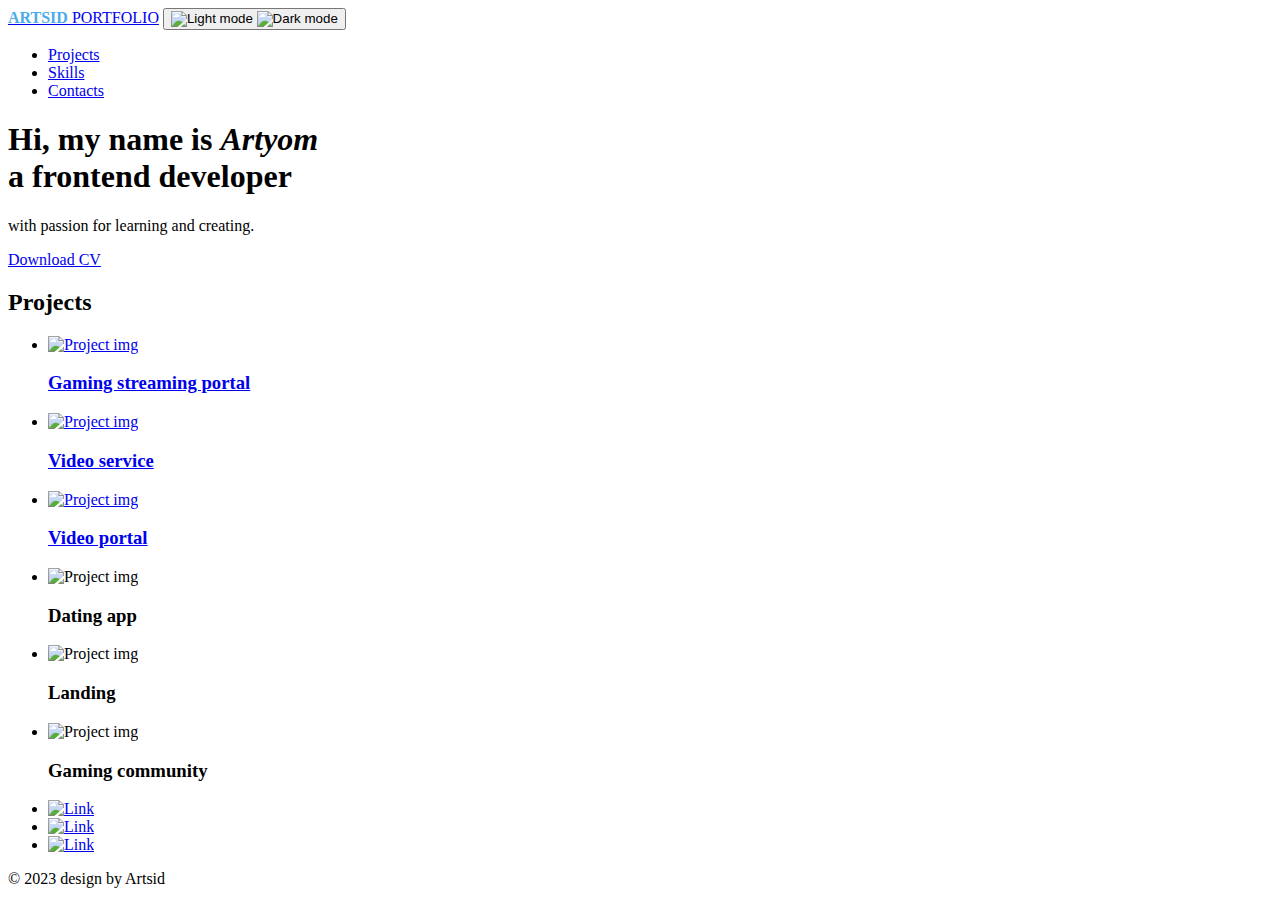
==== index.html @ ffede845 "Add files via upload" ====
<!DOCTYPE html>
<html lang="en">
<head>
    <meta charset="UTF-8">
    <meta http-equiv="X-UA-Compatible" content="IE=edge">
    <meta name="viewport" content="width=device-width, initial-scale=1.0">
    <title>Artsid portfolio</title>
    <link rel="stylesheet" href="./css/main.css">
</head>
<body>
<nav class="nav">
    <div class="container">
        <div class="nav-row">
            <a href="./index.html" class="logo"><strong style="color: #4dabe9";>ARTSID</strong> PORTFOLIO</a>

            <button class="dark-mode-btn">
                <img src="./img/icons/sun.svg" alt="Light mode" class="dark-mode-btn__icon">
                <img src="./img/icons/moon.svg" alt="Dark mode" class="dark-mode-btn__icon">
            </button>

            <ul class="nav-list">
                <li class="nav-list__item"><a href="./index.html" class="nav-list__link nav-list__link--active">Projects</a></li>
                <li class="nav-list__item"><a href="./skills.html" class="nav-list__link">Skills</a></li>
                <li class="nav-list__item"><a href="./contacts.html" class="nav-list__link">Contacts</a></li>
            </ul>
        </div>
    </div>
</nav>

<header class="header">
    <div class="header__wrapper">
        <h1 class="header__title">
            <strong>Hi, my name is <em>Artyom</em></strong><br>
            a frontend developer
        </h1>
        <div class="header__text">
            <p>with passion for learning and creating.</p>
        </div>
        <a href="#!" class="btn">Download CV</a>
    </div>
</header>

<main class="section">
    <div class="container">
        <h2 class="title-1">Projects</h2>
        <ul class="projects">
            <li class="project">
                <a href="./project-page.html">
                    <img src="./img/projects/01.jpg" alt="Project img" class="project__img">
                    <h3 class="project__title">Gaming streaming portal</h3>
                </a>
            </li>
            <li class="project">
                <a href="./project-page.html">
                    <img src="./img/projects/02.jpg" alt="Project img" class="project__img">
                    <h3 class="project__title">Video service</h3>
                </a>
            </li>
            <li class="project">
                <a href="./project-page.html">
                    <img src="./img/projects/03.jpg" alt="Project img" class="project__img">
                    <h3 class="project__title">Video portal</h3>
                </a>
            </li>

            <li class="project">
                <img src="./img/projects/04.jpg" alt="Project img" class="project__img">
                <h3 class="project__title">Dating app</h3>
            </li>
            <li class="project">
                <img src="./img/projects/05.jpg" alt="Project img" class="project__img">
                <h3 class="project__title">Landing</h3>
            </li>
            <li class="project">
                <img src="./img/projects/06.jpg" alt="Project img" class="project__img">
                <h3 class="project__title">Gaming community</h3>
            </li>

        </ul>
    </div>
</main>

<footer class="footer">
    <div class="container">
        <div class="footer__wrapper">
            <ul class="social">
                <li class="social__item"><a href="#!"><img src="./img/icons/vk.svg" alt="Link"></a></li>
                <li class="social__item"><a href="#!"><img src="./img/icons/instagram.svg" alt="Link"></a></li>
                <li class="social__item"><a href="#!"><img src="./img/icons/gitHub.svg" alt="Link"></a></li>
            </ul>
            <div class="copyright">
                <p>© 2023 design by Artsid</p>
            </div>
        </div>
    </div>
</footer>

<script src="./js/main.js"></script>

</body>
</html>
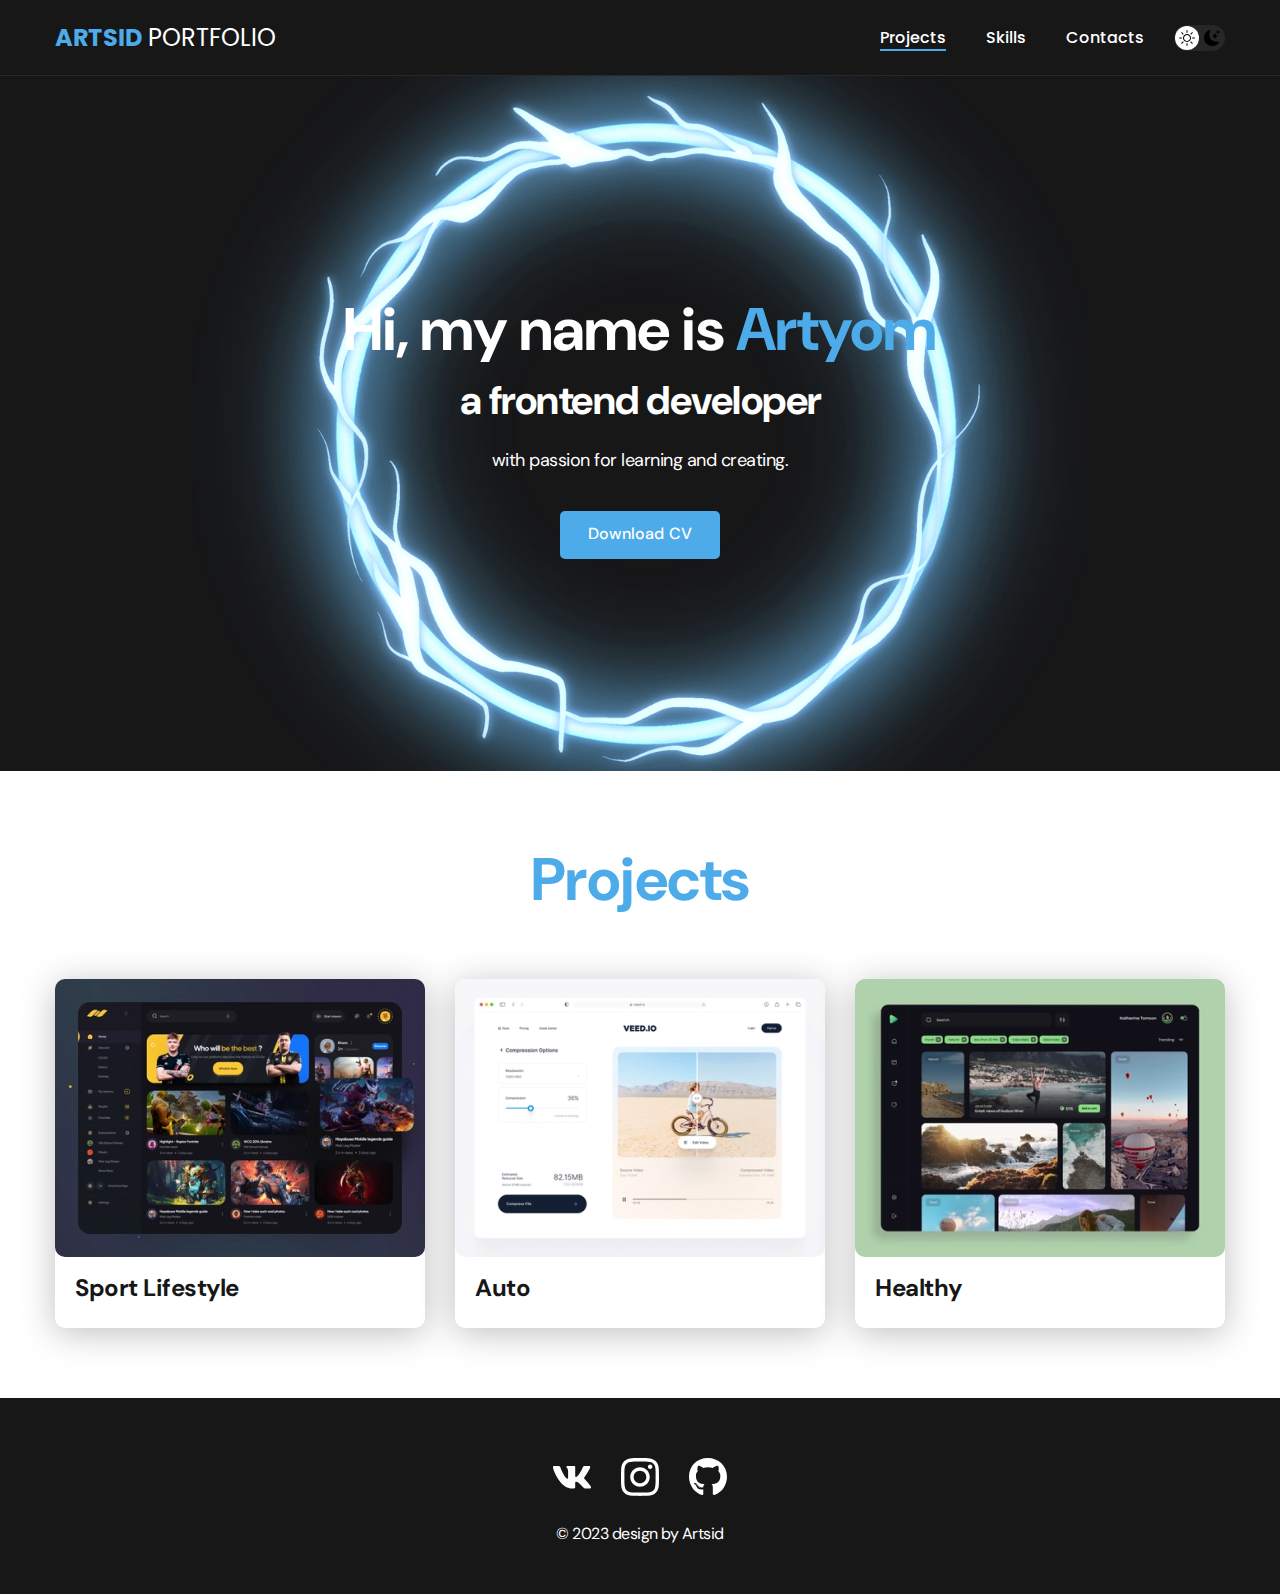
==== commit 9f424014: "Update index.html" ====
--- a/index.html
+++ b/index.html
@@ -45,25 +45,25 @@
         <h2 class="title-1">Projects</h2>
         <ul class="projects">
             <li class="project">
-                <a href="./project-page.html">
+                <a href="./project-page1.html">
                     <img src="./img/projects/01.jpg" alt="Project img" class="project__img">
-                    <h3 class="project__title">Gaming streaming portal</h3>
+                    <h3 class="project__title">Sport Lifestyle</h3>
                 </a>
             </li>
             <li class="project">
-                <a href="./project-page.html">
+                <a href="./project-page2.html">
                     <img src="./img/projects/02.jpg" alt="Project img" class="project__img">
-                    <h3 class="project__title">Video service</h3>
+                    <h3 class="project__title">Auto</h3>
                 </a>
             </li>
             <li class="project">
-                <a href="./project-page.html">
+                <a href="./project-page3.html">
                     <img src="./img/projects/03.jpg" alt="Project img" class="project__img">
-                    <h3 class="project__title">Video portal</h3>
+                    <h3 class="project__title">Healthy</h3>
                 </a>
             </li>
 
-            <li class="project">
+            <!--<li class="project">
                 <img src="./img/projects/04.jpg" alt="Project img" class="project__img">
                 <h3 class="project__title">Dating app</h3>
             </li>
@@ -74,7 +74,7 @@
             <li class="project">
                 <img src="./img/projects/06.jpg" alt="Project img" class="project__img">
                 <h3 class="project__title">Gaming community</h3>
-            </li>
+            </li>-->
 
         </ul>
     </div>
@@ -84,9 +84,9 @@
     <div class="container">
         <div class="footer__wrapper">
             <ul class="social">
-                <li class="social__item"><a href="#!"><img src="./img/icons/vk.svg" alt="Link"></a></li>
-                <li class="social__item"><a href="#!"><img src="./img/icons/instagram.svg" alt="Link"></a></li>
-                <li class="social__item"><a href="#!"><img src="./img/icons/gitHub.svg" alt="Link"></a></li>
+                <li class="social__item"><a href="https://vk.com/artsid69"><img src="./img/icons/vk.svg" alt="Link"></a></li>
+                <li class="social__item"><a href="https://instagram.com/artsid.milkywrld?igshid=YmMyMTA2M2Y="><img src="./img/icons/instagram.svg" alt="Link"></a></li>
+                <li class="social__item"><a href="https://github.com/milkyWRLD"><img src="./img/icons/gitHub.svg" alt="Link"></a></li>
             </ul>
             <div class="copyright">
                 <p>© 2023 design by Artsid</p>
@@ -98,4 +98,4 @@
 <script src="./js/main.js"></script>
 
 </body>
-</html>+</html>
--- a/css/main.css
+++ b/css/main.css
@@ -0,0 +1,510 @@
+@import "./reset.css";
+@import url('https://fonts.googleapis.com/css2?family=DM+Sans:wght@400;500;700&family=Poppins:wght@400;500;700&display=swap');
+
+/*
+font-family: 'DM Sans', sans-serif;
+font-family: 'Poppins', sans-serif;
+*/
+
+/* * {
+    border: 1px solid red;
+} */
+
+:root {
+    --blackpure: #000;
+    --black: #171718;
+    --black-border: #26292D;
+    --white: #fff;
+    --purple: #4dabe9;
+
+    --text-color: var(--black);
+
+    --dark-bg: var(--black);
+    --dark-border: var(--black-border);
+    --header-text: var(--white);
+    --accent: var(--purple);
+
+    /* Light mode */
+    --page-bg: var(--white);
+    --text-color: var(--black);
+
+    --title-1: var(--accent);
+
+    --project-card-bg: var(--white);
+    --project-card-text: var(--black);
+    --box-shadow: 0px 5px 35px rgba(0, 0, 0, 0.25);
+}
+
+.dark {
+     /* Dark mode */
+    --page-bg: #252526;
+    --text-color: var(--white);
+
+    --title-1: var(--white);
+
+    --project-card-bg: var(--black);
+    --project-card-text: var(--white);
+    --box-shadow: 0px 5px 35px rgba(0, 0, 0, 0.8);
+}
+
+html, body {
+    display: flex;
+    flex-direction: column;
+    min-height: 100vh;
+
+    font-family: 'DM Sans', sans-serif;
+    letter-spacing: -0.5px;
+
+    /* Light mode */
+    background-color: var(--page-bg);
+    color: var(--text-color);
+}
+
+/* General */
+
+.container {
+    margin: 0 auto;
+    padding: 0 15px;
+    max-width: 1200px;
+}
+
+.none {
+    display: none !important;
+}
+
+.section {
+    padding: 70px 0;
+}
+
+.title-1 {
+    margin-bottom: 60px;
+
+    font-size: 60px;
+    font-weight: 700;
+    line-height: 1.3;
+    color: var(--title-1);
+    text-align: center;
+}
+
+.title-2 {
+    margin-bottom: 20px;
+
+    font-size: 40px;
+    font-weight: 700;
+    line-height: 1.3;
+}
+
+/* Nav */
+
+.nav {
+    padding: 20px 0;
+    border-bottom: 1px solid var(--dark-border);
+    background-color: var(--dark-bg);
+    color: var(--header-text);
+    letter-spacing: normal;
+}
+
+.nav-row {
+    display: flex;
+    justify-content: flex-end;
+    align-items: center;
+    column-gap: 30px;
+    row-gap: 20px;
+    flex-wrap: wrap;
+}
+
+.logo {
+    margin-right: auto;
+    color: var(--header-text);
+    font-size: 24px;
+    font-family: 'Poppins', sans-serif;
+}
+
+.logo strong {
+    font-weight: 700;
+}
+
+.nav-list {
+    display: flex;
+    flex-wrap: wrap;
+    row-gap: 10px;
+    align-items: center;
+    column-gap: 40px;
+    font-size: 16px;
+    font-weight: 500;
+    font-family: 'Poppins', sans-serif;
+}
+
+.nav-list__link {
+    color: var(--header-text);
+    transition: opacity 0.2s ease-in;
+}
+
+.nav-list__link:hover {
+    opacity: 0.8;
+}
+
+.nav-list__link--active {
+    position: relative;
+}
+
+.nav-list__link--active::before {
+    content: "";
+
+    position: absolute;
+    left: 0;
+    top: 100%;
+
+    display: block;
+    height: 2px;
+    width: 100%;
+    background-color: var(--accent);
+}
+
+/* Dark mode btn */
+
+.dark-mode-btn {
+    order: 9;
+
+    position: relative;
+    display: flex;
+    justify-content: space-between;
+
+    width: 51px;
+    height: 26px;
+    padding: 5px;
+
+    border-radius: 50px;
+    background-color: #272727;
+}
+
+.dark-mode-btn::before {
+    content: "";
+
+    position: absolute;
+    top: 1px;
+    left: 1px;
+
+    display: block;
+    width: 24px;
+    height: 24px;
+
+    border-radius: 50%;
+    background-color: var(--white);
+
+    transition: left 0.2s ease-in;
+}
+
+.dark-mode-btn--active::before {
+    left: 26px;
+}
+
+.dark-mode-btn__icon {
+    position: relative;
+    z-index: 9;
+}
+
+/* Header */
+
+.header {
+    padding: 40px 0;
+    min-height: 695px;
+
+    display: flex;
+    justify-content: center;
+    align-items: center;
+
+    background-color: var(--dark-bg);
+    background-image: url('./../img/header-bg.png');
+    background-repeat: no-repeat;
+    background-size: 900px;
+    background-position: center center;
+
+    color: var(--header-text);
+    text-align: center;
+}
+
+.header__wrapper {
+    padding: 0 15px;
+    max-width: 660px;
+}
+
+.header__title {
+    margin-bottom: 20px;
+    font-size: 40px;
+    font-weight: 700;
+    line-height: 1.4;
+}
+
+.header__title strong {
+    font-size: 60px;
+    font-weight: 700;
+}
+
+.header__title em {
+    font-style: normal;
+    color: var(--accent);
+}
+
+.header__text {
+    margin-bottom: 40px;
+    font-size: 18px;
+    line-height: 1.333;
+}
+
+.header__text p + p{
+    margin-top: 0.5em;
+}
+
+/* Btn */
+
+.btn {
+    display: inline-block;
+    height: 48px;
+    padding: 12px 28px;
+
+    border-radius: 5px;
+    background-color: var(--accent);
+    color: var(--white);
+    letter-spacing: 0.15px;
+    font-size: 16px;
+    font-weight: 500;
+
+    transition: opacity 0.2s ease-in;
+}
+
+.btn:hover {
+    opacity: 0.8;
+}
+
+.btn:active {
+    position: relative;
+    top: 1px;
+}
+
+/* Btn outline */
+
+.btn-outline {
+    display: flex;
+    column-gap: 10px;
+    align-items: center;
+
+    height: 48px;
+    padding: 12px 20px;
+
+    border-radius: 5px;
+    border: 1px solid var(--blackpure);
+    background-color: var(--white);
+    color: var(--blackpure);
+
+    transition: opacity 0.2s ease-in;
+}
+
+.btn-outline:hover {
+    opacity: 0.8;
+}
+
+.btn-outline:active {
+    position: relative;
+    top: 1px;
+}
+
+/* Projects  */
+
+.projects {
+    display: flex;
+    justify-content: center;
+    flex-wrap: wrap;
+    column-gap: 30px;
+    row-gap: 30px;
+}
+
+.project {
+    max-width: 370px;
+    background-color: var(--project-card-bg);
+    box-shadow: var(--box-shadow);
+    border-radius: 10px;
+}
+
+.project__img {
+    border-radius: 10px;
+}
+
+.project__title {
+    padding: 15px 20px 25px;
+    font-weight: 700;
+    font-size: 24px;
+    line-height: 1.3;
+    color: var(--project-card-text);
+}
+
+/* Project details */
+
+.project-details {
+    margin: 0 auto;
+    max-width: 865px;
+
+    display: flex;
+    flex-direction: column;
+    align-items: center;
+
+    text-align: center;
+}
+
+.project-details__cover {
+    max-width: 100%;
+    margin-bottom: 40px;
+
+    box-shadow: 0px 5px 35px rgba(0, 0, 0, 0.25);
+    border-radius: 10px;
+}
+
+.project-details__desc {
+    margin-bottom: 30px;
+
+    font-weight: 700;
+    font-size: 24px;
+    line-height: 1.3;
+}
+
+/* Content list */
+
+.content-list {
+    margin: 0 auto;
+    max-width: 570px;
+    display: flex;
+    flex-direction: column;
+    align-items: center;
+    row-gap: 40px;
+    text-align: center;
+}
+
+.content-list a {
+    color: var(--accent);
+}
+
+.content-list__item {
+    font-size: 18px;
+    line-height: 1.5;
+}
+
+.content-list__item p + p {
+    margin-top: 0.5em;
+}
+
+/* Footer */
+
+.footer {
+    margin-top: auto;
+    padding: 60px 0 50px;
+    background-color: var(--dark-bg);
+    color: var(--header-text);
+}
+
+.footer__wrapper {
+    display: flex;
+    flex-direction: column;
+    align-items: center;
+    row-gap: 27px;
+}
+
+.social {
+    display: flex;
+    column-gap: 30px;
+    align-items: center;
+}
+
+.copyright {
+    font-size: 16px;
+}
+
+.copyright p + p {
+    margin-top: 0.5em;
+}
+
+@media (max-width: 620px) {
+
+    /* Header  */
+
+    .header {
+        min-height: unset;
+    }
+
+    .header__title {
+        font-size: 30px;
+    }
+
+    .header__title strong {
+        font-size: 40px;
+    }
+
+    /* Nav */
+
+    .nav-row {
+        justify-content: space-between;
+    }
+
+    .dark-mode-btn {
+        order: 0;
+    }
+
+    /* General */
+
+    .section {
+        padding: 40px 0;
+    }
+
+    .title-1 {
+        margin-bottom: 30px;
+        font-size: 40px;
+    }
+
+    .title-2 {
+        margin-bottom: 10px;
+        font-size: 30px;
+    }
+
+    /* Projects */
+
+    .project__title {
+        font-size: 22px;
+    }
+
+    /* Project page */
+
+    .project-details__desc {
+        margin-bottom: 20px;
+        font-size: 22px;
+    }
+
+    /* Content List */
+
+    .content-list {
+        row-gap: 20px;
+    }
+
+    .content-list__item {
+        font-size: 16px;
+    }
+
+    /* Footer */
+
+    .footer {
+        padding: 40px 0 30px;
+    }
+
+    .footer__wrapper {
+        row-gap: 20px;
+    }
+
+    /* Social */
+
+    .social {
+        column-gap: 20px;
+    }
+
+    .social__item {
+        width: 28px;
+    }
+
+}
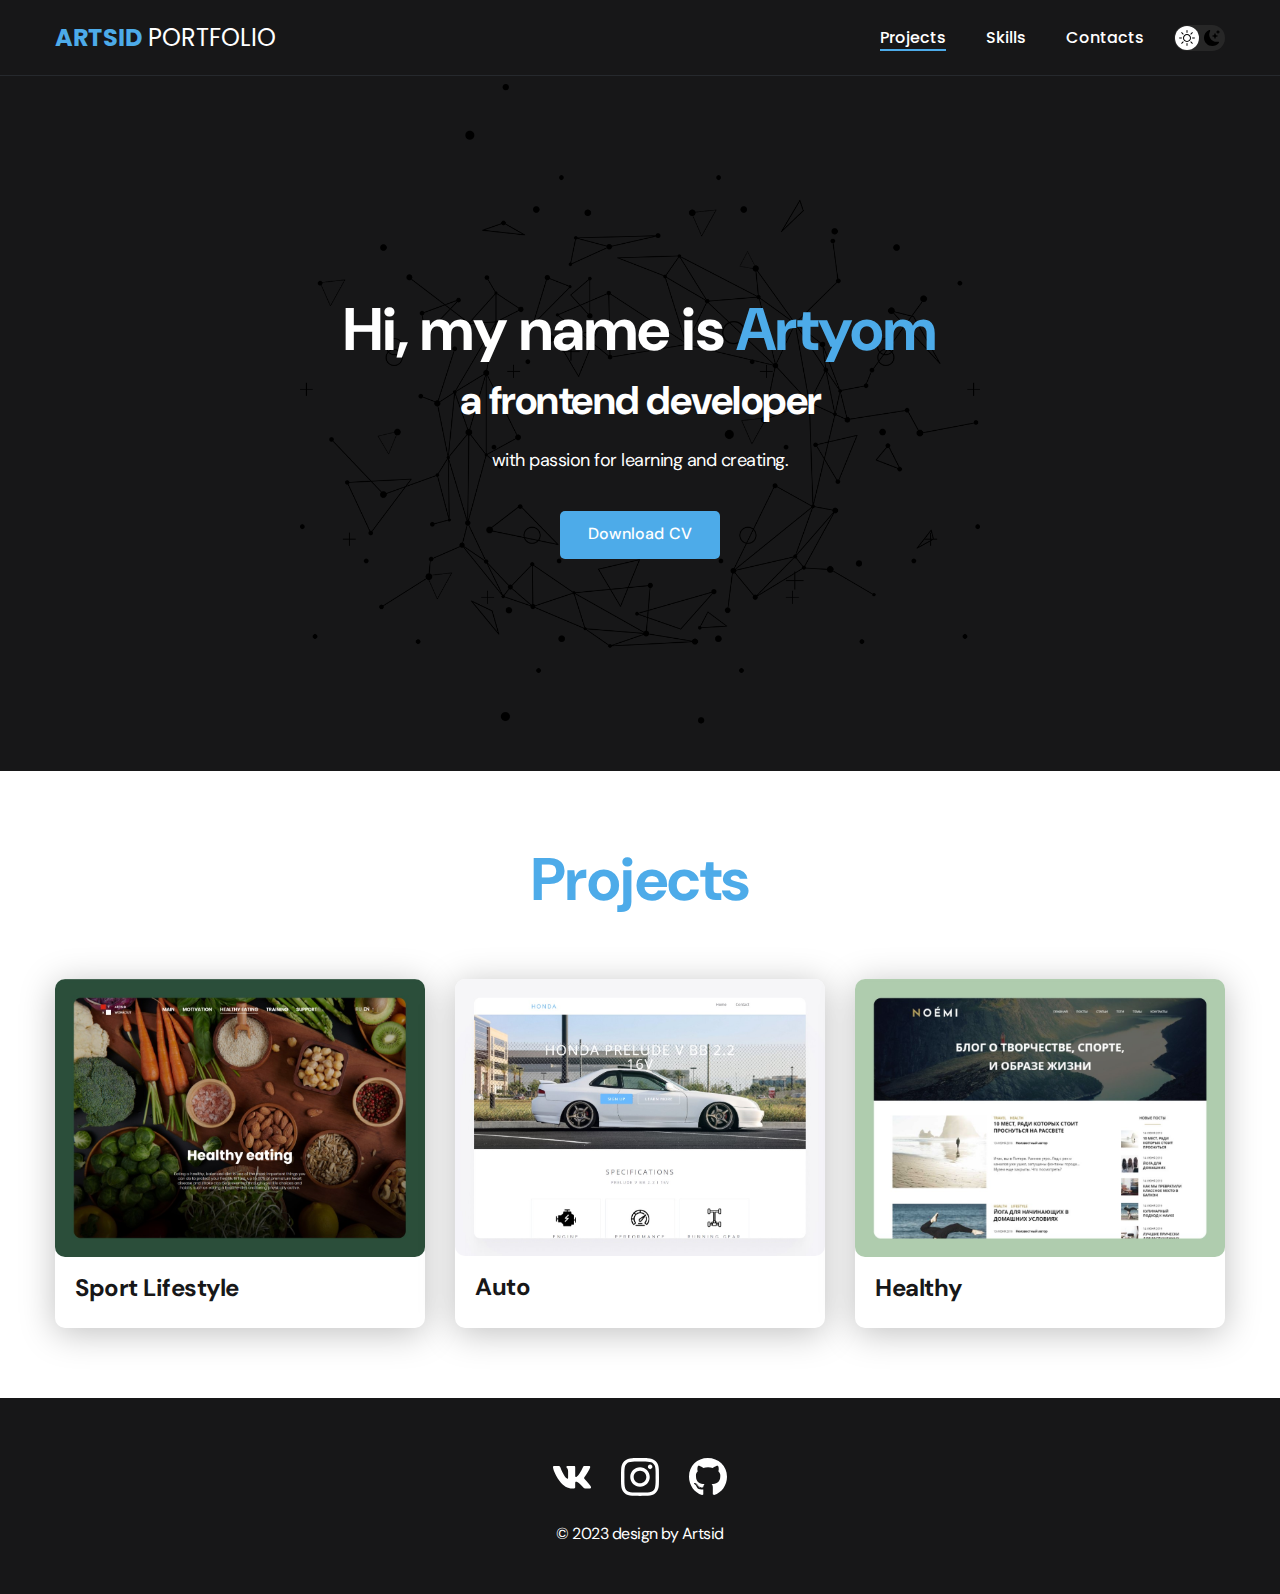
==== commit 92a06252: "Update index.html" ====
--- a/index.html
+++ b/index.html
@@ -36,7 +36,7 @@
         <div class="header__text">
             <p>with passion for learning and creating.</p>
         </div>
-        <a href="#!" class="btn">Download CV</a>
+        <a href="https://docs.google.com/document/d/1me_yIVujenU1a1O-R0AqDzvqACAGwjJr/edit?usp=share_link&ouid=115335001667759857819&rtpof=true&sd=true" class="btn">Download CV</a>
     </div>
 </header>
 
--- a/css/main.css
+++ b/css/main.css
@@ -217,7 +217,7 @@
     background-color: var(--dark-bg);
     background-image: url('./../img/header-bg.png');
     background-repeat: no-repeat;
-    background-size: 900px;
+    background-size: 680px;
     background-position: center center;
 
     color: var(--header-text);
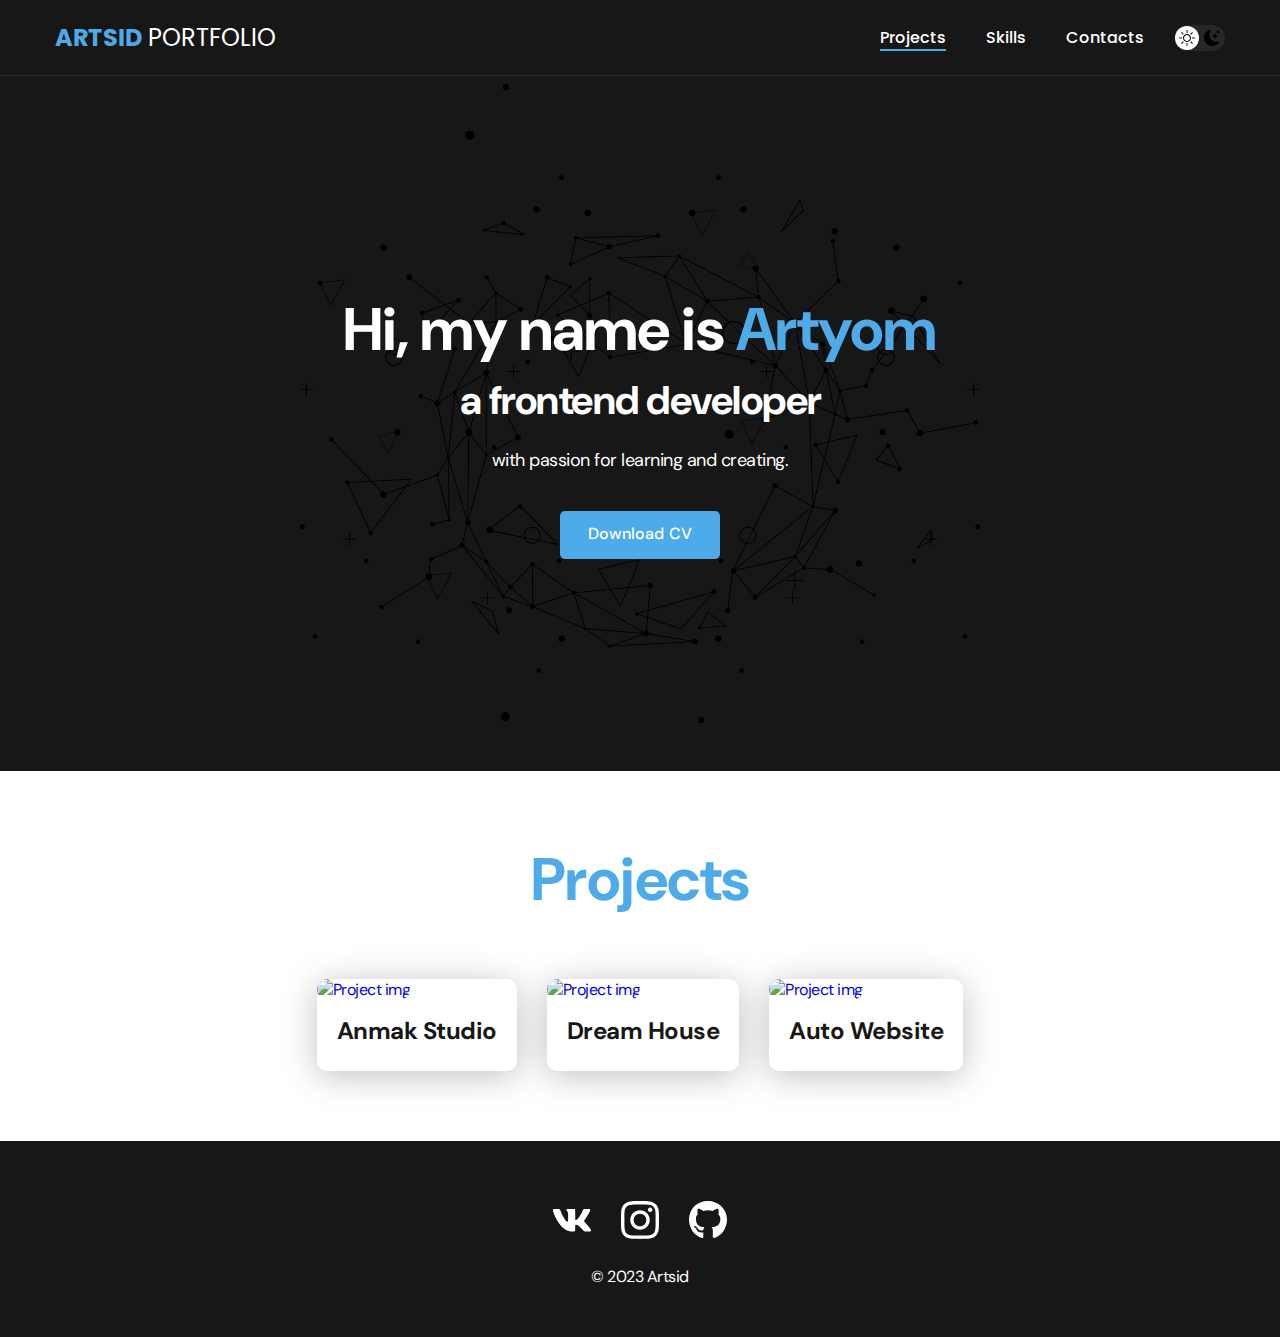
==== commit dac19dcb: "Update index.html" ====
--- a/index.html
+++ b/index.html
@@ -46,20 +46,20 @@
         <ul class="projects">
             <li class="project">
                 <a href="./project-page1.html">
-                    <img src="./img/projects/01.jpg" alt="Project img" class="project__img">
-                    <h3 class="project__title">Sport Lifestyle</h3>
+                    <img src="./img/projects/01.jpeg" alt="Project img" class="project__img">
+                    <h3 class="project__title">Anmak Studio</h3>
+                </a>
+            </li>
+            <li class="project">
+                <a href="./project-page3.html">
+                    <img src="./img/projects/02.png" alt="Project img" class="project__img">
+                    <h3 class="project__title">Dream House</h3>
                 </a>
             </li>
             <li class="project">
                 <a href="./project-page2.html">
-                    <img src="./img/projects/02.jpg" alt="Project img" class="project__img">
-                    <h3 class="project__title">Auto</h3>
-                </a>
-            </li>
-            <li class="project">
-                <a href="./project-page3.html">
-                    <img src="./img/projects/03.jpg" alt="Project img" class="project__img">
-                    <h3 class="project__title">Healthy</h3>
+                    <img src="./img/projects/03.png" alt="Project img" class="project__img">
+                    <h3 class="project__title">Auto Website</h3>
                 </a>
             </li>
 
@@ -89,7 +89,7 @@
                 <li class="social__item"><a href="https://github.com/milkyWRLD"><img src="./img/icons/gitHub.svg" alt="Link"></a></li>
             </ul>
             <div class="copyright">
-                <p>© 2023 design by Artsid</p>
+                <p>© 2023 Artsid</p>
             </div>
         </div>
     </div>
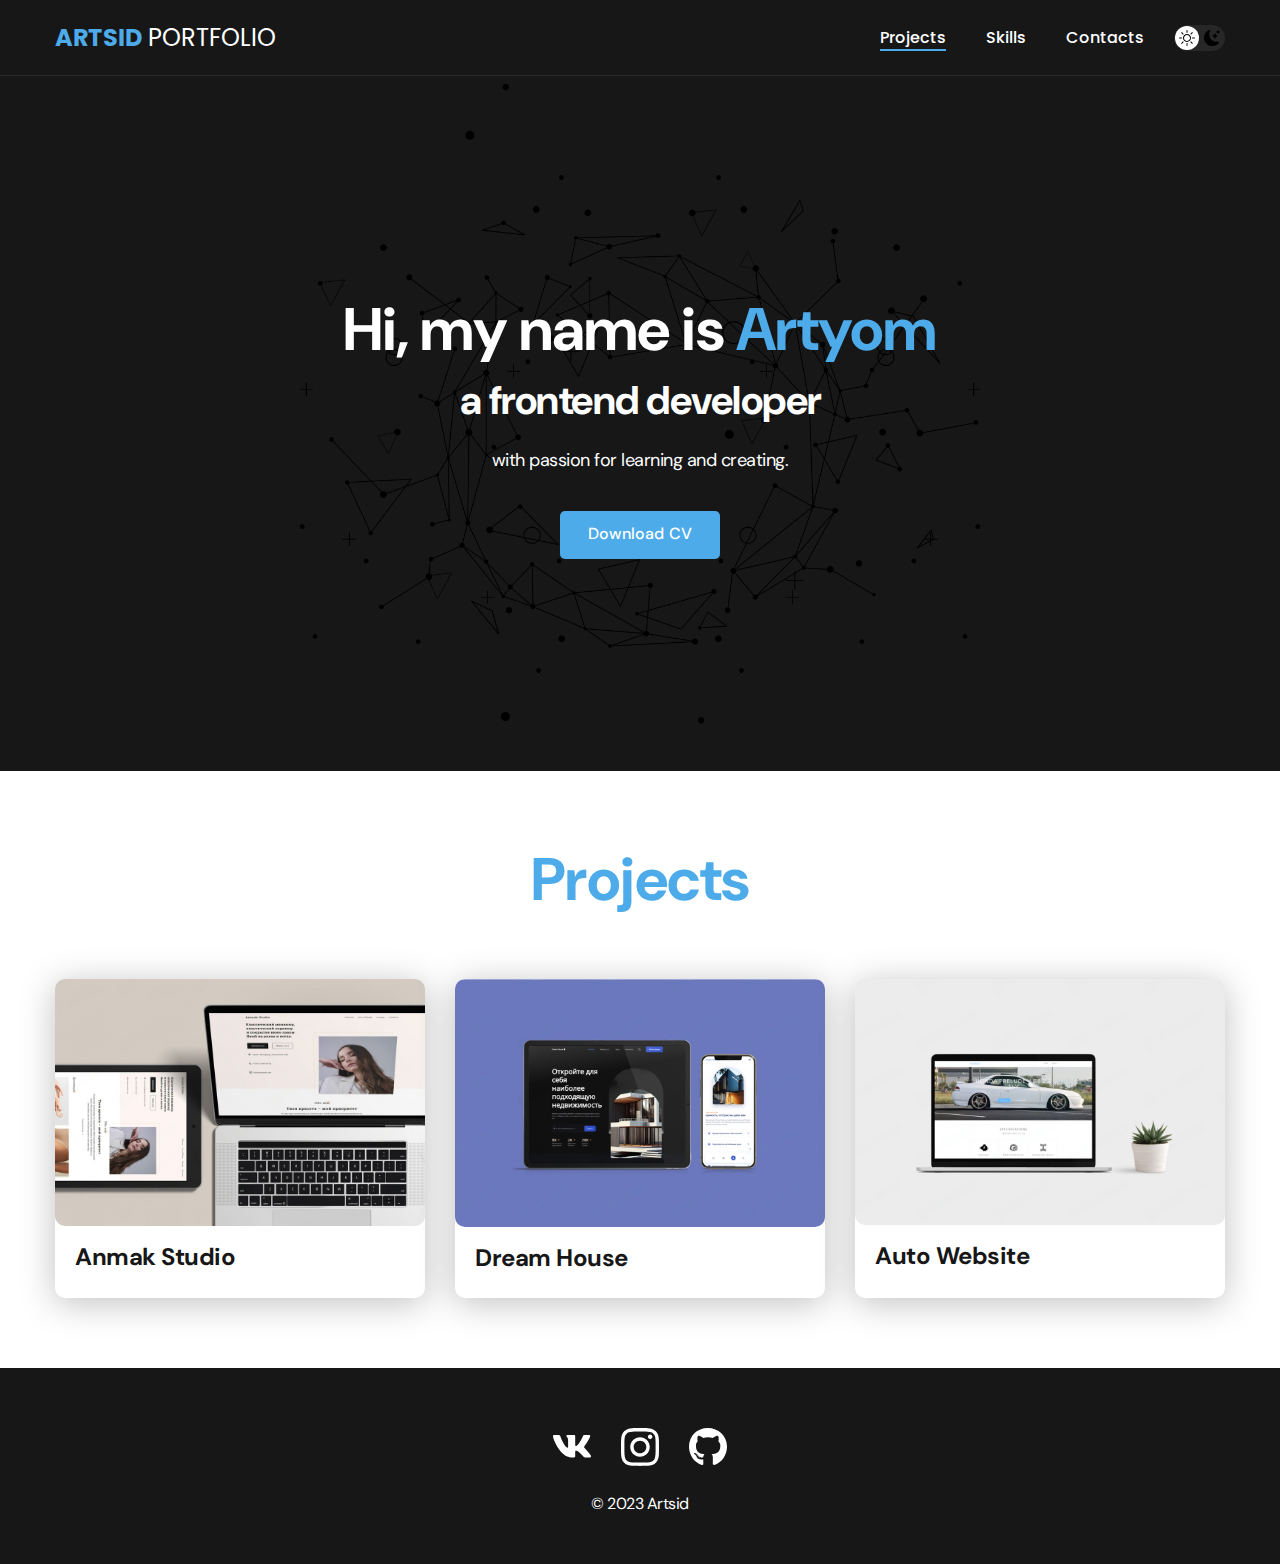
==== commit 0fcb74dd: "Update index.html" ====
--- a/index.html
+++ b/index.html
@@ -6,6 +6,7 @@
     <meta name="viewport" content="width=device-width, initial-scale=1.0">
     <title>Artsid portfolio</title>
     <link rel="stylesheet" href="./css/main.css">
+    <link rel="shortcut icon" href="img/favicon.png" type="image/x-icon">
 </head>
 <body>
 <nav class="nav">
